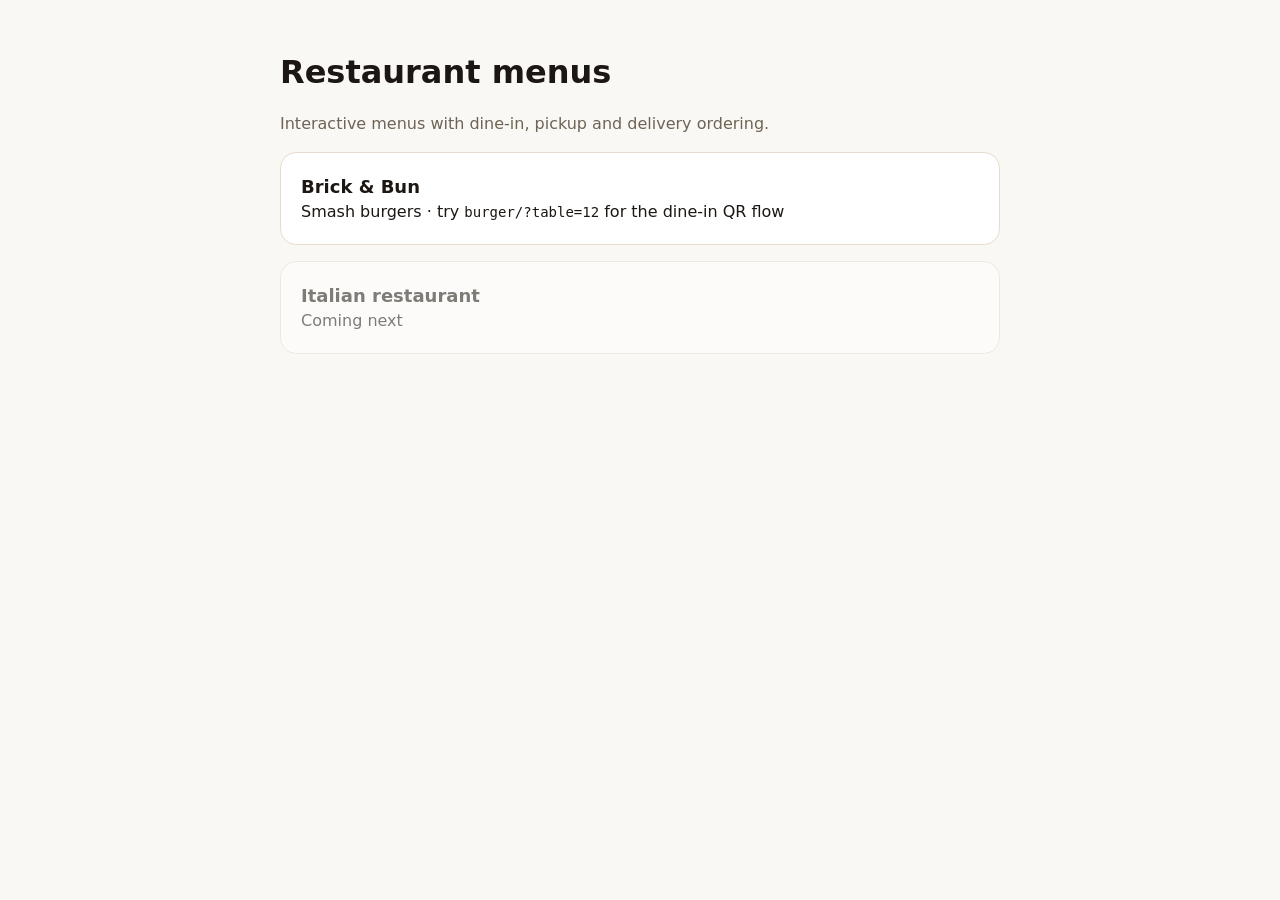
==== index.html @ b3c76cdd "Add interactive burger menu with dine-in, pickup and delivery ordering Shared menu engine (shared/me" ====
<!doctype html>
<html lang="en">
<head>
  <meta charset="utf-8">
  <meta name="viewport" content="width=device-width, initial-scale=1">
  <title>Menus</title>
  <style>
    :root { --bg: #FAF8F4; --ink: #1C1712; --muted: #6E6355; --line: #E5DCCD; --card: #fff; color-scheme: light; }
    @media (prefers-color-scheme: dark) { :root { --bg: #16120E; --ink: #F6EFE4; --muted: #B3A592; --line: #3A3027; --card: #211B15; color-scheme: dark; } }
    body { margin: 0; background: var(--bg); color: var(--ink); font: 16px/1.5 system-ui, sans-serif; }
    main { max-width: 720px; margin: 0 auto; padding: 48px 16px; display: grid; gap: 16px; }
    h1 { margin: 0; font-size: 32px; }
    p { margin: 0; color: var(--muted); }
    a.card { display: block; padding: 20px; border: 1px solid var(--line); border-radius: 16px; background: var(--card); color: inherit; text-decoration: none; }
    a.card:hover { border-color: var(--ink); }
    .card b { font-size: 18px; display: block; }
    .soon { opacity: .55; pointer-events: none; }
    code { font-size: 14px; }
  </style>
</head>
<body>
  <main>
    <h1>Restaurant menus</h1>
    <p>Interactive menus with dine-in, pickup and delivery ordering.</p>
    <a class="card" href="burger/"><b>Brick &amp; Bun</b><span>Smash burgers · try <code>burger/?table=12</code> for the dine-in QR flow</span></a>
    <a class="card soon" href="#"><b>Italian restaurant</b><span>Coming next</span></a>
  </main>
</body>
</html>
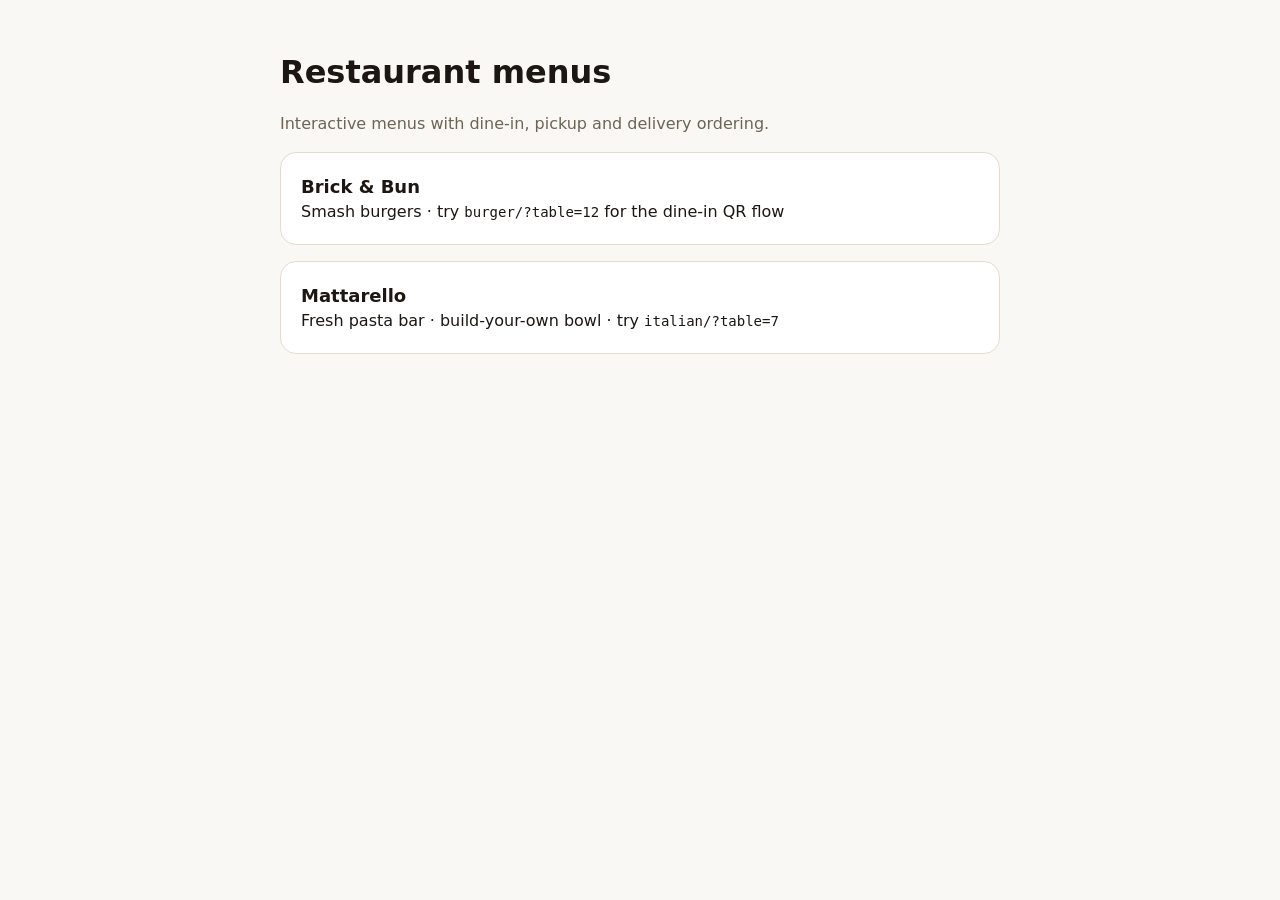
==== commit 57a6e091: "Add Mattarello fresh pasta menu with interactive bowl builder Engine: fly-to-cart animation, scroll " ====
--- a/index.html
+++ b/index.html
@@ -23,7 +23,7 @@
     <h1>Restaurant menus</h1>
     <p>Interactive menus with dine-in, pickup and delivery ordering.</p>
     <a class="card" href="burger/"><b>Brick &amp; Bun</b><span>Smash burgers · try <code>burger/?table=12</code> for the dine-in QR flow</span></a>
-    <a class="card soon" href="#"><b>Italian restaurant</b><span>Coming next</span></a>
+    <a class="card" href="italian/"><b>Mattarello</b><span>Fresh pasta bar · build-your-own bowl · try <code>italian/?table=7</code></span></a>
   </main>
 </body>
 </html>
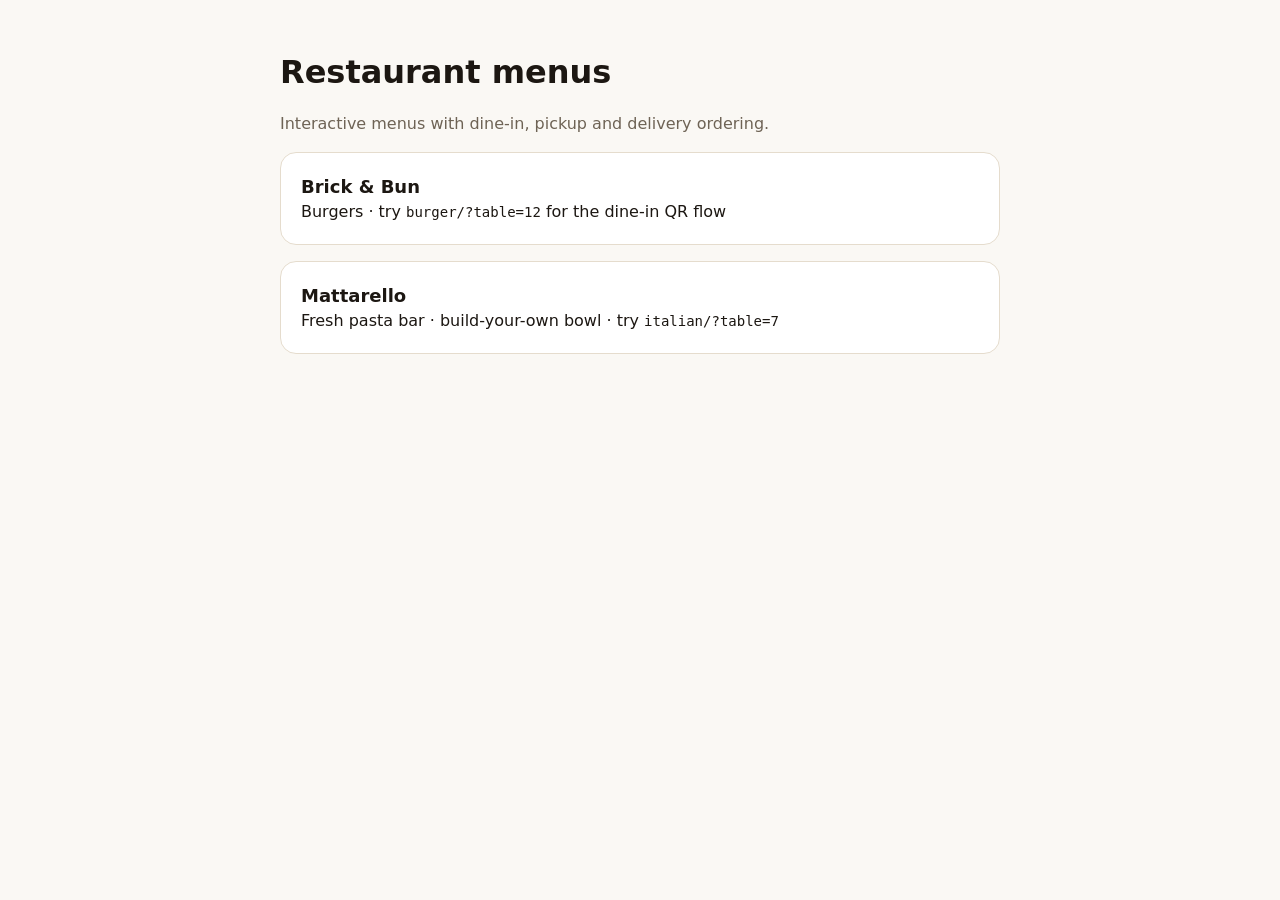
==== commit 8c8a4b0c: "Simplify the burger menu copy Short ingredient lists, plain names, euros with VAT included, no tippi" ====
--- a/index.html
+++ b/index.html
@@ -2,11 +2,11 @@
 <html lang="en">
 <head>
   <meta charset="utf-8">
+  <meta name="color-scheme" content="only light">
   <meta name="viewport" content="width=device-width, initial-scale=1">
   <title>Menus</title>
   <style>
-    :root { --bg: #FAF8F4; --ink: #1C1712; --muted: #6E6355; --line: #E5DCCD; --card: #fff; color-scheme: light; }
-    @media (prefers-color-scheme: dark) { :root { --bg: #16120E; --ink: #F6EFE4; --muted: #B3A592; --line: #3A3027; --card: #211B15; color-scheme: dark; } }
+    :root { --bg: #FAF8F4; --ink: #1C1712; --muted: #6E6355; --line: #E5DCCD; --card: #fff; color-scheme: only light; }
     body { margin: 0; background: var(--bg); color: var(--ink); font: 16px/1.5 system-ui, sans-serif; }
     main { max-width: 720px; margin: 0 auto; padding: 48px 16px; display: grid; gap: 16px; }
     h1 { margin: 0; font-size: 32px; }
@@ -22,7 +22,7 @@
   <main>
     <h1>Restaurant menus</h1>
     <p>Interactive menus with dine-in, pickup and delivery ordering.</p>
-    <a class="card" href="burger/"><b>Brick &amp; Bun</b><span>Smash burgers · try <code>burger/?table=12</code> for the dine-in QR flow</span></a>
+    <a class="card" href="burger/"><b>Brick &amp; Bun</b><span>Burgers · try <code>burger/?table=12</code> for the dine-in QR flow</span></a>
     <a class="card" href="italian/"><b>Mattarello</b><span>Fresh pasta bar · build-your-own bowl · try <code>italian/?table=7</code></span></a>
   </main>
 </body>
